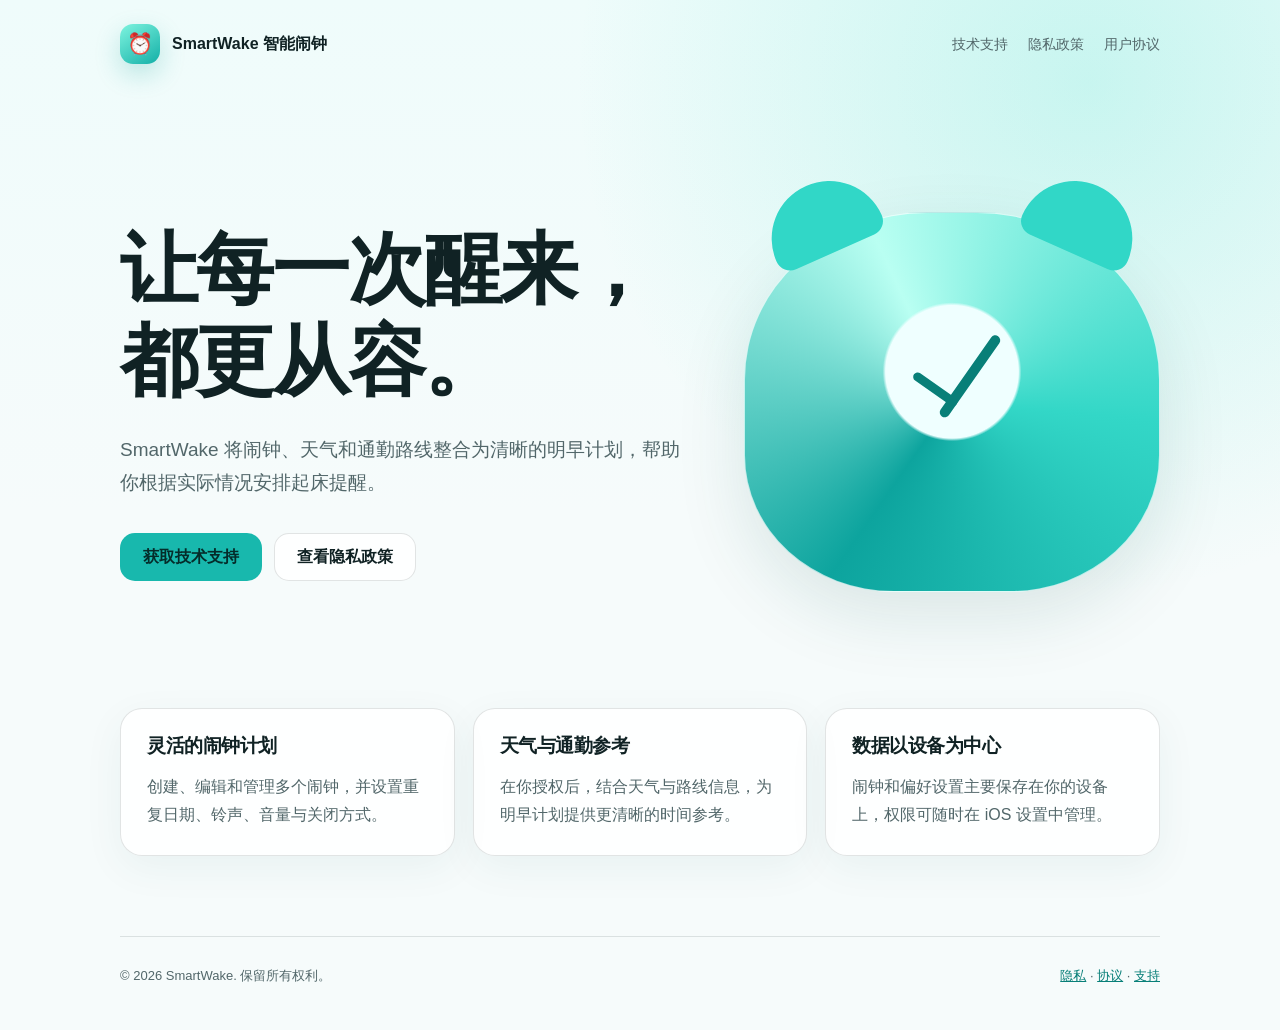
==== index.html @ bcbc8b87 "Publish SmartWake support site" ====
<!doctype html>
<html lang="zh-CN">
<head>
  <meta charset="utf-8">
  <meta name="viewport" content="width=device-width,initial-scale=1">
  <meta name="description" content="SmartWake 智能闹钟官方网站与技术支持">
  <title>SmartWake 智能闹钟</title>
  <link rel="stylesheet" href="style.css">
</head>
<body>
  <div class="shell">
    <header>
      <a class="brand" href="index.html"><span class="mark" aria-hidden="true">⏰</span>SmartWake 智能闹钟</a>
      <nav aria-label="主要导航">
        <a href="support.html">技术支持</a>
        <a href="privacy.html">隐私政策</a>
        <a href="terms.html">用户协议</a>
      </nav>
    </header>
    <main>
      <section class="hero">
        <div>
          <h1>让每一次醒来，都更从容。</h1>
          <p class="lead">SmartWake 将闹钟、天气和通勤路线整合为清晰的明早计划，帮助你根据实际情况安排起床提醒。</p>
          <div class="actions">
            <a class="button primary" href="support.html">获取技术支持</a>
            <a class="button" href="privacy.html">查看隐私政策</a>
          </div>
        </div>
        <div class="alarm" role="img" aria-label="SmartWake 闹钟图形"><span class="hands"></span></div>
      </section>
      <section class="features" aria-label="主要功能">
        <article class="feature"><h3>灵活的闹钟计划</h3><p>创建、编辑和管理多个闹钟，并设置重复日期、铃声、音量与关闭方式。</p></article>
        <article class="feature"><h3>天气与通勤参考</h3><p>在你授权后，结合天气与路线信息，为明早计划提供更清晰的时间参考。</p></article>
        <article class="feature"><h3>数据以设备为中心</h3><p>闹钟和偏好设置主要保存在你的设备上，权限可随时在 iOS 设置中管理。</p></article>
      </section>
    </main>
    <footer><span>© 2026 SmartWake. 保留所有权利。</span><span><a href="privacy.html">隐私</a> · <a href="terms.html">协议</a> · <a href="support.html">支持</a></span></footer>
  </div>
</body>
</html>
---- style.css ----
:root {
  color-scheme: light dark;
  --bg: #f6fbfb;
  --surface: rgba(255, 255, 255, 0.82);
  --text: #102224;
  --muted: #52676a;
  --line: rgba(16, 34, 36, 0.12);
  --accent: #18b8ad;
  --accent-dark: #087f78;
  --shadow: 0 24px 70px rgba(13, 81, 78, 0.12);
}

* { box-sizing: border-box; }

html { scroll-behavior: smooth; }

body {
  margin: 0;
  background:
    radial-gradient(circle at 85% 8%, rgba(72, 224, 204, 0.24), transparent 32rem),
    linear-gradient(180deg, #effcfb 0, var(--bg) 32rem);
  color: var(--text);
  font: 16px/1.75 -apple-system, BlinkMacSystemFont, "SF Pro Text", "PingFang SC",
    "Segoe UI", sans-serif;
}

a { color: var(--accent-dark); }

.shell {
  width: min(1040px, calc(100% - 40px));
  margin: 0 auto;
}

header {
  display: flex;
  align-items: center;
  justify-content: space-between;
  gap: 24px;
  padding: 24px 0;
}

.brand {
  display: inline-flex;
  align-items: center;
  gap: 12px;
  color: var(--text);
  font-weight: 760;
  text-decoration: none;
}

.mark {
  display: grid;
  width: 40px;
  height: 40px;
  place-items: center;
  border-radius: 13px;
  background: linear-gradient(145deg, #7ef4df, #13afa7);
  box-shadow: 0 10px 26px rgba(12, 159, 150, 0.24);
  font-size: 21px;
}

nav {
  display: flex;
  flex-wrap: wrap;
  gap: 20px;
}

nav a {
  color: var(--muted);
  font-size: 14px;
  text-decoration: none;
}

main { padding: 54px 0 80px; }

.hero {
  display: grid;
  grid-template-columns: minmax(0, 1.15fr) minmax(280px, .85fr);
  align-items: center;
  gap: 60px;
  min-height: 520px;
}

h1, h2, h3 {
  margin: 0;
  line-height: 1.18;
  letter-spacing: -.025em;
}

h1 { max-width: 720px; font-size: clamp(44px, 7vw, 78px); }
h2 { margin-top: 44px; font-size: 28px; }
h3 { font-size: 19px; }

.lead {
  max-width: 640px;
  margin: 26px 0 34px;
  color: var(--muted);
  font-size: 19px;
}

.actions { display: flex; flex-wrap: wrap; gap: 12px; }

.button {
  display: inline-flex;
  align-items: center;
  min-height: 48px;
  padding: 0 22px;
  border: 1px solid var(--line);
  border-radius: 15px;
  background: var(--surface);
  color: var(--text);
  font-weight: 680;
  text-decoration: none;
}

.button.primary {
  border-color: transparent;
  background: var(--accent);
  color: #052c2a;
}

.alarm {
  position: relative;
  min-height: 380px;
  border: 1px solid rgba(255,255,255,.7);
  border-radius: 44% 44% 36% 36%;
  background:
    radial-gradient(circle at 50% 42%, #efffff 0 22%, transparent 23%),
    conic-gradient(from -25deg, #b9fff2, #33d7c7, #0da49e, #b9fff2);
  box-shadow: var(--shadow);
}

.alarm::before, .alarm::after {
  position: absolute;
  top: -30px;
  width: 115px;
  height: 72px;
  border-radius: 70px 70px 18px 18px;
  background: #31d7c7;
  content: "";
}

.alarm::before { left: 18px; transform: rotate(-24deg); }
.alarm::after { right: 18px; transform: rotate(24deg); }

.hands {
  position: absolute;
  top: 50%;
  left: 50%;
  width: 10px;
  height: 98px;
  border-radius: 8px;
  background: #087f78;
  transform: translate(-50%, -82%) rotate(35deg);
  transform-origin: 50% 82%;
}

.hands::after {
  position: absolute;
  bottom: 14px;
  left: -42px;
  width: 52px;
  height: 9px;
  border-radius: 8px;
  background: #087f78;
  content: "";
}

.features {
  display: grid;
  grid-template-columns: repeat(3, 1fr);
  gap: 18px;
  margin-top: 46px;
}

.feature, .document {
  border: 1px solid var(--line);
  border-radius: 22px;
  background: var(--surface);
  box-shadow: 0 12px 40px rgba(12, 81, 77, .06);
}

.feature { padding: 26px; }
.feature p { margin-bottom: 0; color: var(--muted); }

.document {
  max-width: 820px;
  margin: 20px auto 0;
  padding: clamp(28px, 6vw, 64px);
}

.document .meta { color: var(--muted); }
.document p, .document li { color: var(--muted); }
.document strong { color: var(--text); }
.document ul { padding-left: 22px; }

footer {
  display: flex;
  justify-content: space-between;
  gap: 24px;
  padding: 28px 0 42px;
  border-top: 1px solid var(--line);
  color: var(--muted);
  font-size: 13px;
}

@media (max-width: 760px) {
  header, footer { align-items: flex-start; flex-direction: column; }
  .hero { grid-template-columns: 1fr; min-height: auto; }
  .alarm { min-height: 300px; margin: 20px 20px 0; }
  .features { grid-template-columns: 1fr; }
  main { padding-top: 24px; }
}

@media (prefers-color-scheme: dark) {
  :root {
    --bg: #071313;
    --surface: rgba(15, 34, 35, .84);
    --text: #eafffc;
    --muted: #a8bfbc;
    --line: rgba(220, 255, 250, .12);
    --accent-dark: #5fe3d7;
  }
  body {
    background:
      radial-gradient(circle at 85% 8%, rgba(36, 184, 171, .18), transparent 32rem),
      linear-gradient(180deg, #09201f 0, var(--bg) 32rem);
  }
}
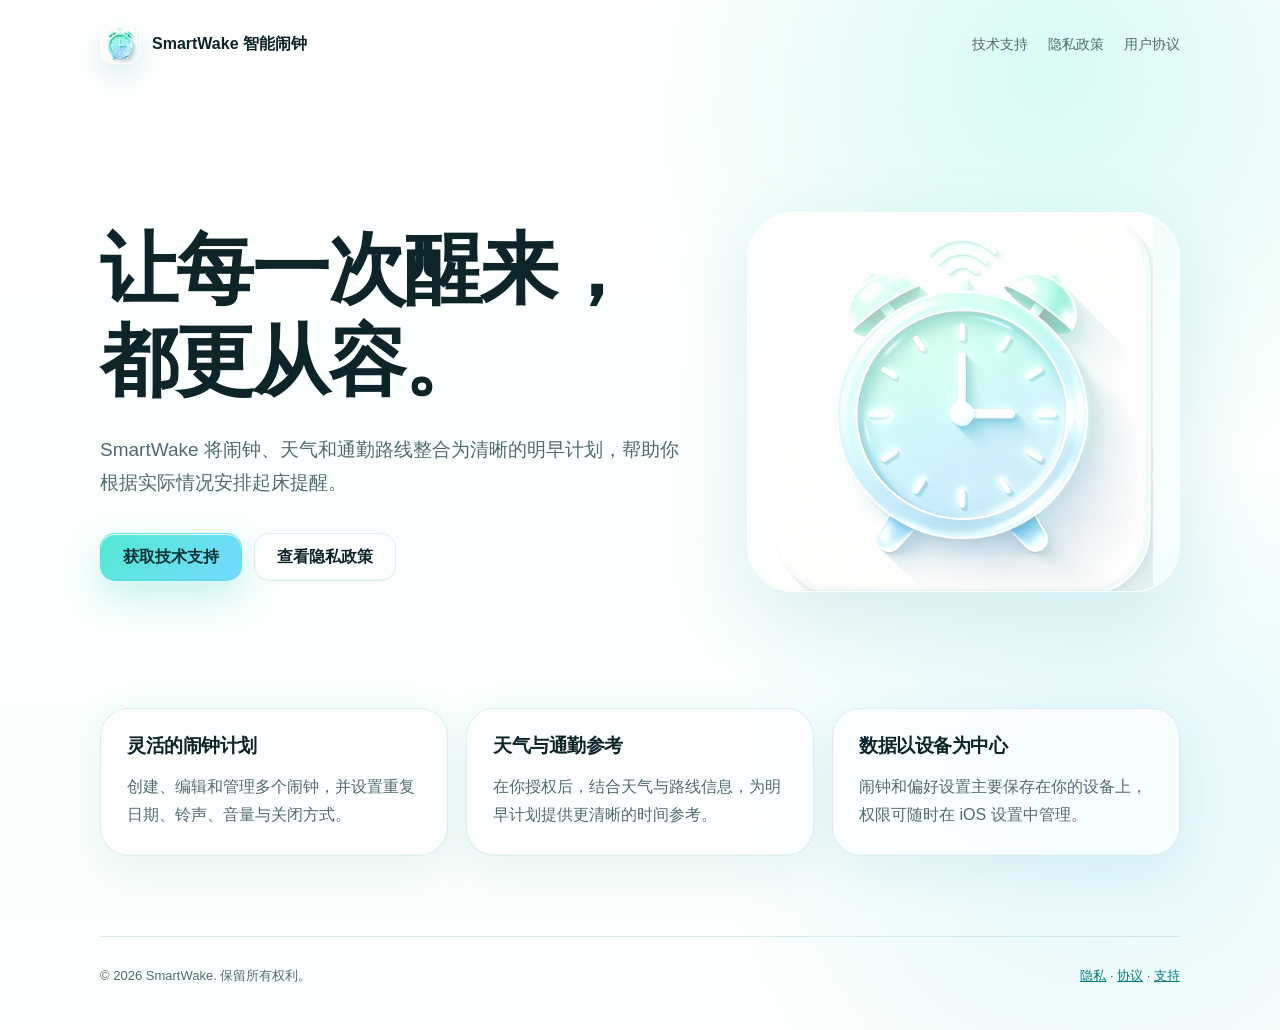
==== commit ce562176: "Refresh support site crystal privacy design" ====
--- a/index.html
+++ b/index.html
@@ -10,7 +10,7 @@
 <body>
   <div class="shell">
     <header>
-      <a class="brand" href="index.html"><span class="mark" aria-hidden="true">⏰</span>SmartWake 智能闹钟</a>
+      <a class="brand" href="index.html"><span class="mark" aria-hidden="true"><img src="smartwake-crystal-icon.png" alt=""></span>SmartWake 智能闹钟</a>
       <nav aria-label="主要导航">
         <a href="support.html">技术支持</a>
         <a href="privacy.html">隐私政策</a>
@@ -27,7 +27,7 @@
             <a class="button" href="privacy.html">查看隐私政策</a>
           </div>
         </div>
-        <div class="alarm" role="img" aria-label="SmartWake 闹钟图形"><span class="hands"></span></div>
+        <div class="alarm" role="img" aria-label="SmartWake 水晶闹钟图标"></div>
       </section>
       <section class="features" aria-label="主要功能">
         <article class="feature"><h3>灵活的闹钟计划</h3><p>创建、编辑和管理多个闹钟，并设置重复日期、铃声、音量与关闭方式。</p></article>
--- a/style.css
+++ b/style.css
@@ -1,13 +1,16 @@
 :root {
-  color-scheme: light dark;
-  --bg: #f6fbfb;
-  --surface: rgba(255, 255, 255, 0.82);
-  --text: #102224;
-  --muted: #52676a;
-  --line: rgba(16, 34, 36, 0.12);
-  --accent: #18b8ad;
-  --accent-dark: #087f78;
-  --shadow: 0 24px 70px rgba(13, 81, 78, 0.12);
+  color-scheme: light;
+  --bg: #fbfefc;
+  --surface: rgba(255, 255, 255, 0.74);
+  --surface-strong: rgba(255, 255, 255, 0.92);
+  --text: #0d2529;
+  --muted: #526b70;
+  --line: rgba(34, 128, 132, 0.14);
+  --accent: #52ead2;
+  --accent-2: #74d9ff;
+  --accent-dark: #087c7d;
+  --shadow: 0 28px 80px rgba(33, 145, 158, 0.14);
+  --inner: inset 0 1px 0 rgba(255,255,255,.92), inset 0 -1px 0 rgba(51,185,190,.08);
 }
 
 * { box-sizing: border-box; }
@@ -17,8 +20,9 @@
 body {
   margin: 0;
   background:
-    radial-gradient(circle at 85% 8%, rgba(72, 224, 204, 0.24), transparent 32rem),
-    linear-gradient(180deg, #effcfb 0, var(--bg) 32rem);
+    radial-gradient(circle at 82% 7%, rgba(82, 234, 210, 0.22), transparent 27rem),
+    radial-gradient(circle at 86% 78%, rgba(116, 217, 255, 0.18), transparent 24rem),
+    linear-gradient(180deg, #ffffff 0, #f8fffd 44rem, var(--bg));
   color: var(--text);
   font: 16px/1.75 -apple-system, BlinkMacSystemFont, "SF Pro Text", "PingFang SC",
     "Segoe UI", sans-serif;
@@ -27,7 +31,7 @@
 a { color: var(--accent-dark); }
 
 .shell {
-  width: min(1040px, calc(100% - 40px));
+  width: min(1080px, calc(100% - 40px));
   margin: 0 auto;
 }
 
@@ -49,14 +53,21 @@
 }
 
 .mark {
-  display: grid;
+  display: inline-grid;
   width: 40px;
   height: 40px;
   place-items: center;
-  border-radius: 13px;
-  background: linear-gradient(145deg, #7ef4df, #13afa7);
-  box-shadow: 0 10px 26px rgba(12, 159, 150, 0.24);
-  font-size: 21px;
+  overflow: hidden;
+  border: 1px solid rgba(255,255,255,.86);
+  border-radius: 12px;
+  background: #fff;
+  box-shadow: 0 12px 28px rgba(29, 152, 165, 0.16);
+}
+
+.mark img {
+  width: 100%;
+  height: 100%;
+  object-fit: cover;
 }
 
 nav {
@@ -108,6 +119,7 @@
   border: 1px solid var(--line);
   border-radius: 15px;
   background: var(--surface);
+  box-shadow: var(--inner);
   color: var(--text);
   font-weight: 680;
   text-decoration: none;
@@ -115,54 +127,29 @@
 
 .button.primary {
   border-color: transparent;
-  background: var(--accent);
-  color: #052c2a;
+  background: linear-gradient(135deg, var(--accent), var(--accent-2));
+  color: #033234;
+  box-shadow: 0 16px 34px rgba(34, 194, 198, .22), var(--inner);
 }
 
 .alarm {
   position: relative;
   min-height: 380px;
-  border: 1px solid rgba(255,255,255,.7);
-  border-radius: 44% 44% 36% 36%;
+  border: 1px solid rgba(255,255,255,.86);
+  border-radius: 46px;
   background:
-    radial-gradient(circle at 50% 42%, #efffff 0 22%, transparent 23%),
-    conic-gradient(from -25deg, #b9fff2, #33d7c7, #0da49e, #b9fff2);
+    linear-gradient(145deg, rgba(255,255,255,.78), rgba(255,255,255,.34)),
+    url("smartwake-crystal-icon.png") center/88% auto no-repeat;
   box-shadow: var(--shadow);
-}
-
-.alarm::before, .alarm::after {
+  backdrop-filter: blur(24px) saturate(145%);
+}
+
+.alarm::after {
   position: absolute;
-  top: -30px;
-  width: 115px;
-  height: 72px;
-  border-radius: 70px 70px 18px 18px;
-  background: #31d7c7;
-  content: "";
-}
-
-.alarm::before { left: 18px; transform: rotate(-24deg); }
-.alarm::after { right: 18px; transform: rotate(24deg); }
-
-.hands {
-  position: absolute;
-  top: 50%;
-  left: 50%;
-  width: 10px;
-  height: 98px;
-  border-radius: 8px;
-  background: #087f78;
-  transform: translate(-50%, -82%) rotate(35deg);
-  transform-origin: 50% 82%;
-}
-
-.hands::after {
-  position: absolute;
-  bottom: 14px;
-  left: -42px;
-  width: 52px;
-  height: 9px;
-  border-radius: 8px;
-  background: #087f78;
+  inset: 0;
+  border-radius: inherit;
+  box-shadow: var(--inner);
+  pointer-events: none;
   content: "";
 }
 
@@ -175,9 +162,10 @@
 
 .feature, .document {
   border: 1px solid var(--line);
-  border-radius: 22px;
+  border-radius: 28px;
   background: var(--surface);
-  box-shadow: 0 12px 40px rgba(12, 81, 77, .06);
+  box-shadow: 0 16px 48px rgba(21, 126, 139, .08), var(--inner);
+  backdrop-filter: blur(22px) saturate(140%);
 }
 
 .feature { padding: 26px; }
@@ -187,6 +175,47 @@
   max-width: 820px;
   margin: 20px auto 0;
   padding: clamp(28px, 6vw, 64px);
+}
+
+.document.hero-document {
+  max-width: 920px;
+}
+
+.policy-hero {
+  display: grid;
+  grid-template-columns: minmax(0, 1fr) 132px;
+  align-items: center;
+  gap: 28px;
+  margin: -10px 0 26px;
+}
+
+.policy-icon {
+  width: 132px;
+  height: 132px;
+  border: 1px solid rgba(255,255,255,.86);
+  border-radius: 30px;
+  background: #fff url("smartwake-crystal-icon.png") center/cover no-repeat;
+  box-shadow: 0 18px 46px rgba(30, 151, 166, .18), var(--inner);
+}
+
+.summary-grid {
+  display: grid;
+  grid-template-columns: repeat(3, 1fr);
+  gap: 12px;
+  margin: 22px 0 34px;
+}
+
+.summary-card {
+  padding: 16px;
+  border: 1px solid rgba(34, 128, 132, 0.12);
+  border-radius: 18px;
+  background: rgba(255,255,255,.68);
+  box-shadow: var(--inner);
+}
+
+.summary-card strong {
+  display: block;
+  margin-bottom: 4px;
 }
 
 .document .meta { color: var(--muted); }
@@ -209,21 +238,8 @@
   .hero { grid-template-columns: 1fr; min-height: auto; }
   .alarm { min-height: 300px; margin: 20px 20px 0; }
   .features { grid-template-columns: 1fr; }
+  .policy-hero { grid-template-columns: 1fr; }
+  .policy-icon { width: 96px; height: 96px; }
+  .summary-grid { grid-template-columns: 1fr; }
   main { padding-top: 24px; }
 }
-
-@media (prefers-color-scheme: dark) {
-  :root {
-    --bg: #071313;
-    --surface: rgba(15, 34, 35, .84);
-    --text: #eafffc;
-    --muted: #a8bfbc;
-    --line: rgba(220, 255, 250, .12);
-    --accent-dark: #5fe3d7;
-  }
-  body {
-    background:
-      radial-gradient(circle at 85% 8%, rgba(36, 184, 171, .18), transparent 32rem),
-      linear-gradient(180deg, #09201f 0, var(--bg) 32rem);
-  }
-}
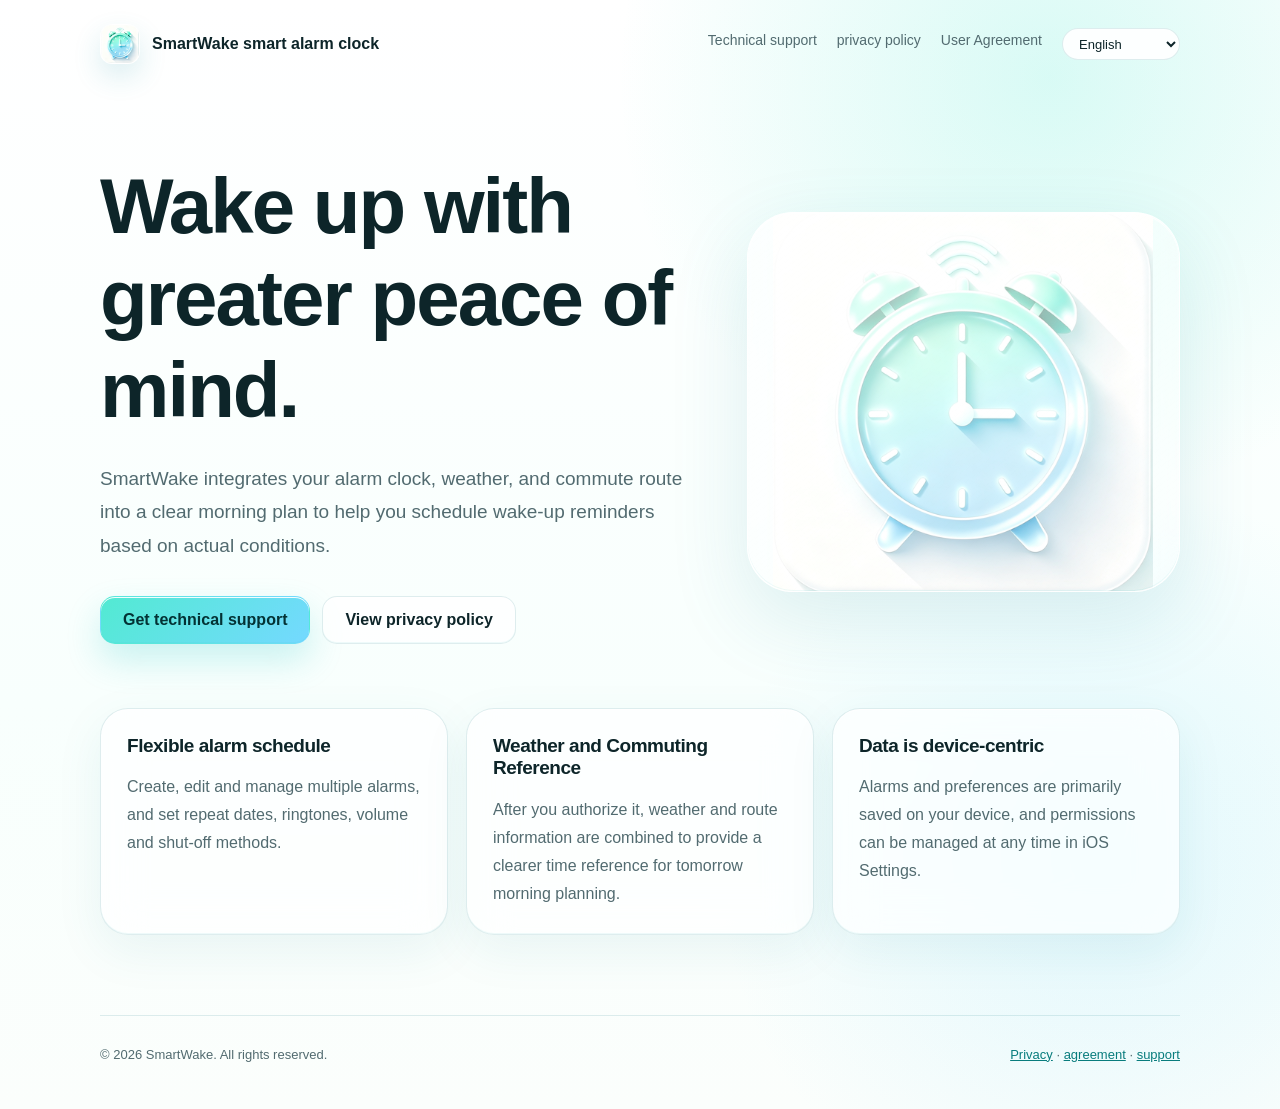
==== commit 40f0e475: "Localize SmartWake homepage" ====
--- a/index.html
+++ b/index.html
@@ -37,5 +37,6 @@
     </main>
     <footer><span>© 2026 SmartWake. 保留所有权利。</span><span><a href="privacy.html">隐私</a> · <a href="terms.html">协议</a> · <a href="support.html">支持</a></span></footer>
   </div>
+  <script src="site-localization.js"></script>
 </body>
 </html>
--- a/style.css
+++ b/style.css
@@ -82,6 +82,21 @@
   text-decoration: none;
 }
 
+.language-picker select {
+  min-height: 32px;
+  border: 1px solid var(--line);
+  border-radius: 999px;
+  padding: 4px 28px 4px 12px;
+  background: var(--surface-strong);
+  color: var(--text);
+  font: inherit;
+  font-size: 13px;
+}
+
+html[dir="rtl"] .language-picker select {
+  padding: 4px 12px 4px 28px;
+}
+
 main { padding: 54px 0 80px; }
 
 .hero {
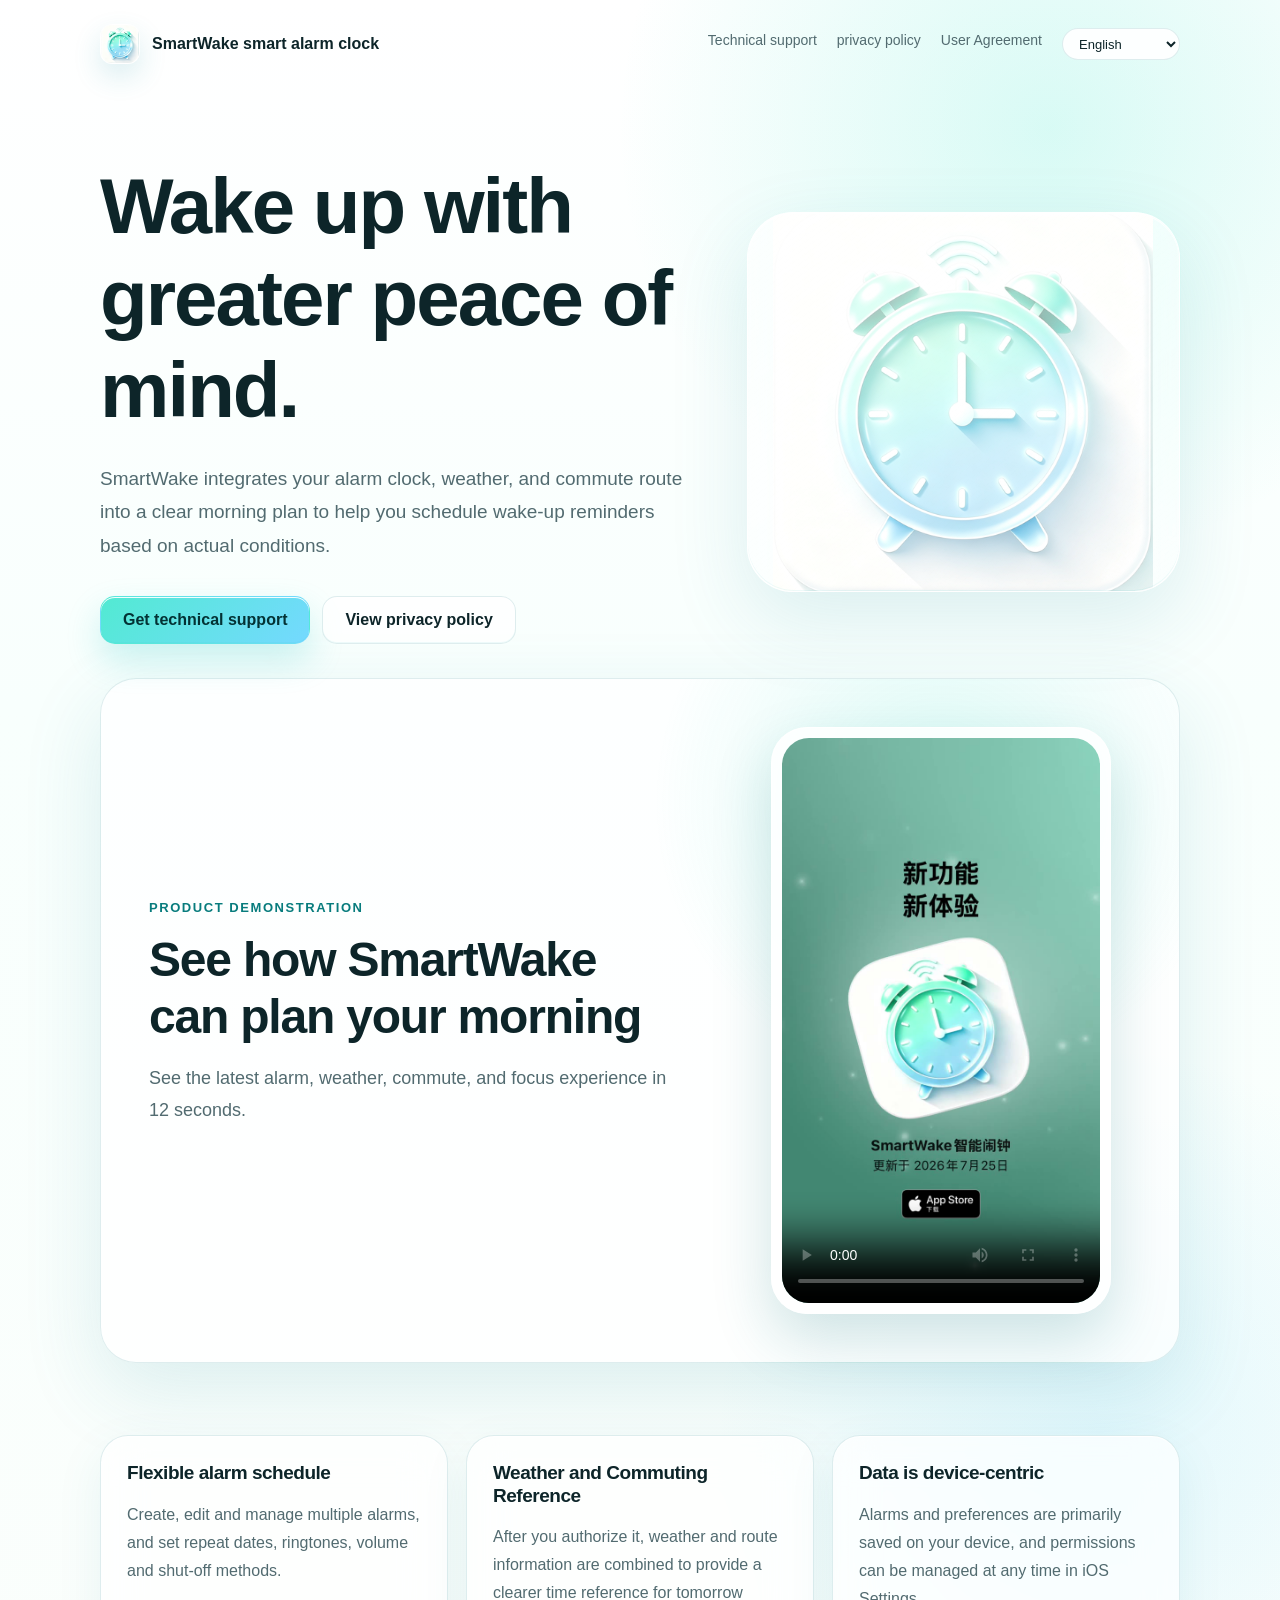
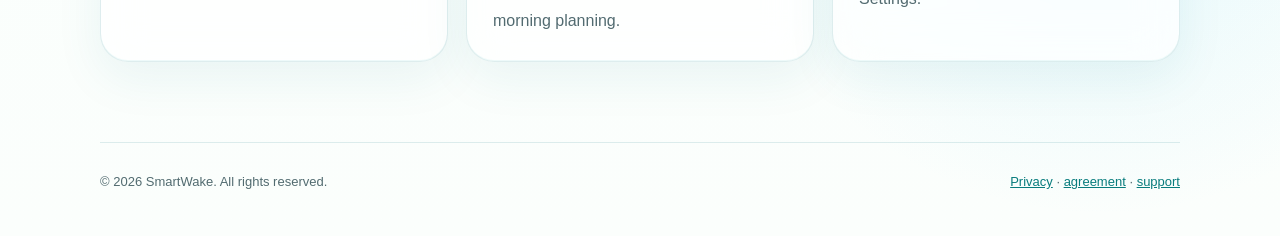
==== commit e4b22423: "Add SmartWake demo video to homepage" ====
--- a/index.html
+++ b/index.html
@@ -29,6 +29,25 @@
         </div>
         <div class="alarm" role="img" aria-label="SmartWake 水晶闹钟图标"></div>
       </section>
+      <section class="demo" aria-labelledby="demo-title">
+        <div class="demo-copy">
+          <p class="eyebrow">产品演示</p>
+          <h2 id="demo-title">看看 SmartWake 如何规划你的早晨</h2>
+          <p>用 12 秒了解最新版本的闹钟、天气、通勤与专注体验。</p>
+        </div>
+        <div class="demo-device">
+          <video
+            controls
+            playsinline
+            preload="metadata"
+            poster="assets/smartwake-demo-poster.jpg"
+            aria-label="SmartWake 最新 iOS 版本演示视频"
+          >
+            <source src="assets/smartwake-demo.mp4" type="video/mp4">
+            你的浏览器暂不支持播放此视频。
+          </video>
+        </div>
+      </section>
       <section class="features" aria-label="主要功能">
         <article class="feature"><h3>灵活的闹钟计划</h3><p>创建、编辑和管理多个闹钟，并设置重复日期、铃声、音量与关闭方式。</p></article>
         <article class="feature"><h3>天气与通勤参考</h3><p>在你授权后，结合天气与路线信息，为明早计划提供更清晰的时间参考。</p></article>
--- a/style.css
+++ b/style.css
@@ -107,6 +107,63 @@
   min-height: 520px;
 }
 
+.demo {
+  display: grid;
+  grid-template-columns: minmax(0, 1fr) minmax(260px, 380px);
+  align-items: center;
+  gap: 64px;
+  margin: 16px 0 72px;
+  padding: 48px;
+  border: 1px solid var(--line);
+  border-radius: 36px;
+  background:
+    radial-gradient(circle at 78% 18%, rgba(82, 234, 210, .2), transparent 18rem),
+    var(--surface);
+  box-shadow: var(--shadow);
+}
+
+.demo-copy {
+  max-width: 560px;
+}
+
+.demo-copy h2 {
+  margin: 0 0 18px;
+  font-size: clamp(28px, 4vw, 48px);
+}
+
+.demo-copy p:last-child {
+  color: var(--muted);
+  font-size: 18px;
+}
+
+.eyebrow {
+  margin: 0 0 12px;
+  color: var(--accent-dark);
+  font-size: 13px;
+  font-weight: 760;
+  letter-spacing: .12em;
+  text-transform: uppercase;
+}
+
+.demo-device {
+  width: min(100%, 340px);
+  justify-self: center;
+  padding: 10px;
+  border: 1px solid rgba(255, 255, 255, .9);
+  border-radius: 36px;
+  background: rgba(255, 255, 255, .82);
+  box-shadow: 0 24px 60px rgba(21, 113, 120, .2);
+}
+
+.demo-device video {
+  display: block;
+  width: 100%;
+  aspect-ratio: 9 / 16;
+  border-radius: 27px;
+  background: #d9f4ed;
+  object-fit: cover;
+}
+
 h1, h2, h3 {
   margin: 0;
   line-height: 1.18;
@@ -251,6 +308,7 @@
 @media (max-width: 760px) {
   header, footer { align-items: flex-start; flex-direction: column; }
   .hero { grid-template-columns: 1fr; min-height: auto; }
+  .demo { grid-template-columns: 1fr; gap: 30px; padding: 28px 20px; }
   .alarm { min-height: 300px; margin: 20px 20px 0; }
   .features { grid-template-columns: 1fr; }
   .policy-hero { grid-template-columns: 1fr; }
